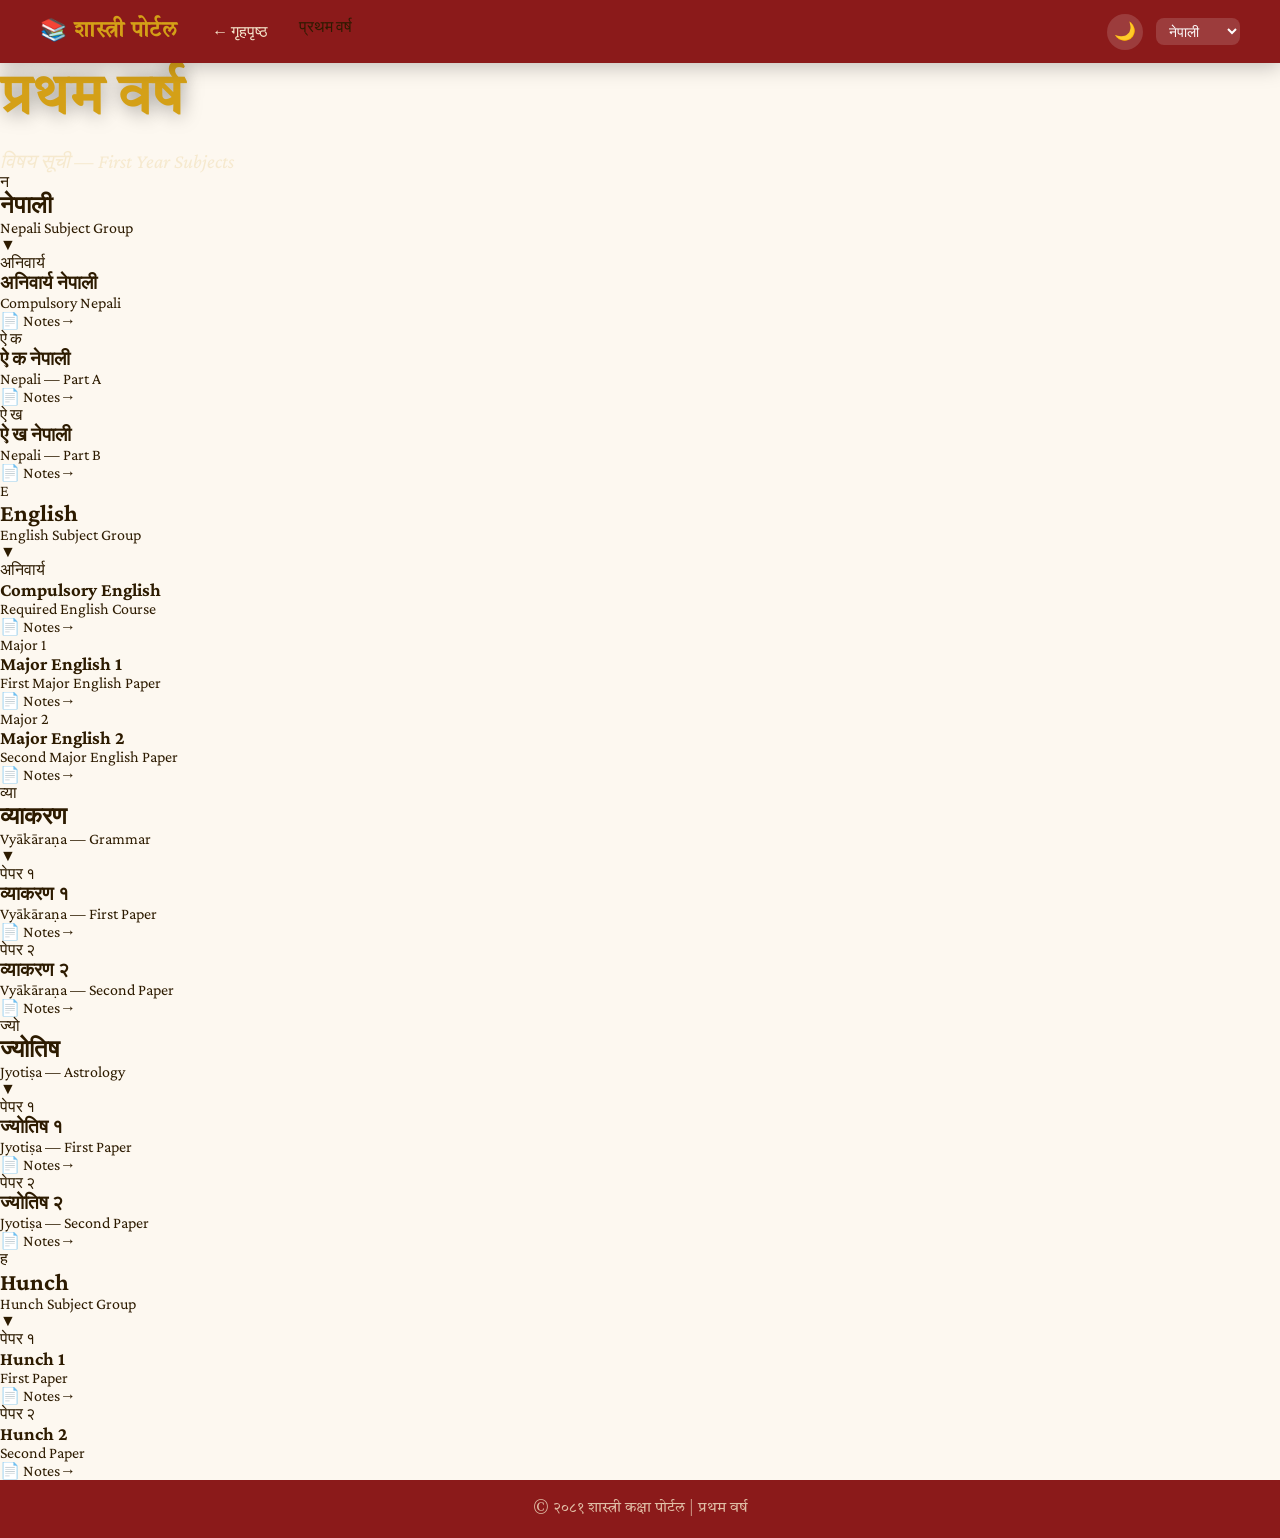
==== year1/subjects.html @ 9ce0bb0e "Create subjects.html" ====
<!DOCTYPE html>
<html lang="ne">
<head>
  <meta charset="UTF-8"/>
  <meta name="viewport" content="width=device-width, initial-scale=1.0"/>
  <title>प्रथम वर्ष – विषयहरू</title>
  <link rel="stylesheet" href="../style.css"/>
  <link rel="stylesheet" href="subjects.css"/>
  <link href="https://fonts.googleapis.com/css2?family=Tiro+Devanagari+Sanskrit&family=Crimson+Pro:wght@400;600;700&display=swap" rel="stylesheet"/>
</head>
<body>

  <nav class="navbar">
    <div class="nav-logo">📚 शास्त्री पोर्टल</div>
    <div class="nav-links">
      <a href="../index.html">← गृहपृष्ठ</a>
      <span class="nav-year-badge">प्रथम वर्ष</span>
    </div>
    <div class="nav-right">
      <button class="theme-toggle" onclick="toggleTheme()">🌙</button>
      <select class="lang-toggle" onchange="toggleLang(this.value)">
        <option value="ne">नेपाली</option>
        <option value="en">English</option>
      </select>
    </div>
  </nav>

  <header class="year-hero year1-hero">
    <h1 class="hero-title">प्रथम वर्ष</h1>
    <p class="hero-sub">विषय सूची — First Year Subjects</p>
  </header>

  <main class="subjects-container">

    <!-- NEPALI -->
    <section class="subject-section">
      <div class="subject-header" onclick="toggleSection('nepali')">
        <div class="subj-icon">न</div>
        <div>
          <h2>नेपाली</h2>
          <p>Nepali Subject Group</p>
        </div>
        <span class="toggle-arrow" id="arrow-nepali">▼</span>
      </div>
      <div class="subject-cards" id="nepali">
        <a href="nepali/index.html" class="subj-card">
          <span class="subj-tag">अनिवार्य</span>
          <h3>अनिवार्य नेपाली</h3>
          <p>Compulsory Nepali</p>
          <div class="subj-footer">
            <span>📄 Notes</span><span>→</span>
          </div>
        </a>
        <a href="nepali/a-nepali.html" class="subj-card">
          <span class="subj-tag">ऐ क</span>
          <h3>ऐ क नेपाली</h3>
          <p>Nepali — Part A</p>
          <div class="subj-footer">
            <span>📄 Notes</span><span>→</span>
          </div>
        </a>
        <a href="nepali/kha-nepali.html" class="subj-card">
          <span class="subj-tag">ऐ ख</span>
          <h3>ऐ ख नेपाली</h3>
          <p>Nepali — Part B</p>
          <div class="subj-footer">
            <span>📄 Notes</span><span>→</span>
          </div>
        </a>
      </div>
    </section>

    <!-- ENGLISH -->
    <section class="subject-section">
      <div class="subject-header" onclick="toggleSection('english')">
        <div class="subj-icon en-icon">E</div>
        <div>
          <h2>English</h2>
          <p>English Subject Group</p>
        </div>
        <span class="toggle-arrow" id="arrow-english">▼</span>
      </div>
      <div class="subject-cards" id="english">
        <a href="english/compulsory.html" class="subj-card">
          <span class="subj-tag">अनिवार्य</span>
          <h3>Compulsory English</h3>
          <p>Required English Course</p>
          <div class="subj-footer">
            <span>📄 Notes</span><span>→</span>
          </div>
        </a>
        <a href="english/major1.html" class="subj-card">
          <span class="subj-tag">Major 1</span>
          <h3>Major English 1</h3>
          <p>First Major English Paper</p>
          <div class="subj-footer">
            <span>📄 Notes</span><span>→</span>
          </div>
        </a>
        <a href="english/major2.html" class="subj-card">
          <span class="subj-tag">Major 2</span>
          <h3>Major English 2</h3>
          <p>Second Major English Paper</p>
          <div class="subj-footer">
            <span>📄 Notes</span><span>→</span>
          </div>
        </a>
      </div>
    </section>

    <!-- VYAKARAN -->
    <section class="subject-section">
      <div class="subject-header" onclick="toggleSection('vyakaran')">
        <div class="subj-icon vy-icon">व्या</div>
        <div>
          <h2>व्याकरण</h2>
          <p>Vyākāraṇa — Grammar</p>
        </div>
        <span class="toggle-arrow" id="arrow-vyakaran">▼</span>
      </div>
      <div class="subject-cards" id="vyakaran">
        <a href="vyakaran/vyakaran1.html" class="subj-card">
          <span class="subj-tag">पेपर १</span>
          <h3>व्याकरण १</h3>
          <p>Vyākāraṇa — First Paper</p>
          <div class="subj-footer">
            <span>📄 Notes</span><span>→</span>
          </div>
        </a>
        <a href="vyakaran/vyakaran2.html" class="subj-card">
          <span class="subj-tag">पेपर २</span>
          <h3>व्याकरण २</h3>
          <p>Vyākāraṇa — Second Paper</p>
          <div class="subj-footer">
            <span>📄 Notes</span><span>→</span>
          </div>
        </a>
      </div>
    </section>

    <!-- JYOTISH -->
    <section class="subject-section">
      <div class="subject-header" onclick="toggleSection('jyotish')">
        <div class="subj-icon jo-icon">ज्यो</div>
        <div>
          <h2>ज्योतिष</h2>
          <p>Jyotiṣa — Astrology</p>
        </div>
        <span class="toggle-arrow" id="arrow-jyotish">▼</span>
      </div>
      <div class="subject-cards" id="jyotish">
        <a href="jyotish/jyotish1.html" class="subj-card">
          <span class="subj-tag">पेपर १</span>
          <h3>ज्योतिष १</h3>
          <p>Jyotiṣa — First Paper</p>
          <div class="subj-footer">
            <span>📄 Notes</span><span>→</span>
          </div>
        </a>
        <a href="jyotish/jyotish2.html" class="subj-card">
          <span class="subj-tag">पेपर २</span>
          <h3>ज्योतिष २</h3>
          <p>Jyotiṣa — Second Paper</p>
          <div class="subj-footer">
            <span>📄 Notes</span><span>→</span>
          </div>
        </a>
      </div>
    </section>

    <!-- HUNCH (Ganit/Math placeholder) -->
    <section class="subject-section">
      <div class="subject-header" onclick="toggleSection('hunch')">
        <div class="subj-icon hu-icon">ह</div>
        <div>
          <h2>Hunch</h2>
          <p>Hunch Subject Group</p>
        </div>
        <span class="toggle-arrow" id="arrow-hunch">▼</span>
      </div>
      <div class="subject-cards" id="hunch">
        <a href="hunch/hunch1.html" class="subj-card">
          <span class="subj-tag">पेपर १</span>
          <h3>Hunch 1</h3>
          <p>First Paper</p>
          <div class="subj-footer">
            <span>📄 Notes</span><span>→</span>
          </div>
        </a>
        <a href="hunch/hunch2.html" class="subj-card">
          <span class="subj-tag">पेपर २</span>
          <h3>Hunch 2</h3>
          <p>Second Paper</p>
          <div class="subj-footer">
            <span>📄 Notes</span><span>→</span>
          </div>
        </a>
      </div>
    </section>

  </main>

  <footer class="footer">
    <p>© २०८१ शास्त्री कक्षा पोर्टल | प्रथम वर्ष</p>
  </footer>

  <script src="../script.js"></script>
  <script>
    function toggleSection(id) {
      const el = document.getElementById(id);
      const arrow = document.getElementById('arrow-' + id);
      const isOpen = el.style.display !== 'none';
      el.style.display = isOpen ? 'none' : 'grid';
      arrow.textContent = isOpen ? '▶' : '▼';
    }
  </script>
</body>
</html>
---- style.css ----
/* ===== ROOT VARIABLES ===== */
:root {
  --bg: #fdf8f0;
  --surface: #fff9f0;
  --card: #ffffff;
  --primary: #8b1a1a;
  --primary-light: #c0392b;
  --accent: #d4a017;
  --accent2: #2c6e49;
  --text: #2d1b00;
  --text-muted: #7a5c3a;
  --border: #e8d5b0;
  --shadow: rgba(139, 26, 26, 0.12);
  --radius: 16px;
  --font-display: 'Tiro Devanagari Sanskrit', serif;
  --font-body: 'Crimson Pro', serif;
}

[data-theme="dark"] {
  --bg: #1a0f0a;
  --surface: #241510;
  --card: #2e1a12;
  --text: #f5e6cc;
  --text-muted: #c4a882;
  --border: #4a2e1a;
  --shadow: rgba(0,0,0,0.4);
}

/* ===== RESET ===== */
*, *::before, *::after { box-sizing: border-box; margin: 0; padding: 0; }
html { scroll-behavior: smooth; }
body {
  font-family: var(--font-body);
  background: var(--bg);
  color: var(--text);
  min-height: 100vh;
  transition: background 0.4s, color 0.4s;
}
a { text-decoration: none; color: inherit; }

/* ===== NAVBAR ===== */
.navbar {
  position: sticky; top: 0; z-index: 100;
  display: flex; align-items: center; gap: 1.5rem;
  padding: 0.85rem 2.5rem;
  background: var(--primary);
  box-shadow: 0 3px 20px rgba(0,0,0,0.25);
  flex-wrap: wrap;
}
.nav-logo {
  font-family: var(--font-display);
  font-size: 1.35rem;
  color: var(--accent);
  font-weight: 700;
  letter-spacing: 0.5px;
  flex-shrink: 0;
}
.nav-links { display: flex; gap: 1.2rem; flex: 1; }
.nav-links a {
  color: #f5e6cc;
  font-size: 1rem;
  padding: 0.3rem 0.7rem;
  border-radius: 6px;
  transition: background 0.2s;
}
.nav-links a:hover, .nav-links a.active {
  background: rgba(255,255,255,0.15);
  color: var(--accent);
}
.nav-right { display: flex; align-items: center; gap: 0.8rem; margin-left: auto; }
.theme-toggle {
  background: rgba(255,255,255,0.15);
  border: none; border-radius: 50%;
  width: 36px; height: 36px;
  font-size: 1.1rem; cursor: pointer;
  transition: transform 0.3s;
}
.theme-toggle:hover { transform: rotate(20deg); }
.search-wrap {
  display: flex; align-items: center;
  background: rgba(255,255,255,0.15);
  border-radius: 20px;
  padding: 0.3rem 0.8rem; gap: 0.4rem;
}
.search-wrap input {
  background: transparent; border: none; outline: none;
  color: #fff; font-size: 0.9rem; width: 150px;
  font-family: var(--font-body);
}
.search-wrap input::placeholder { color: rgba(255,255,255,0.6); }
.search-wrap span { color: rgba(255,255,255,0.7); }
.lang-toggle {
  background: rgba(255,255,255,0.15);
  border: none; color: #fff;
  padding: 0.3rem 0.6rem; border-radius: 8px;
  font-family: var(--font-body); font-size: 0.9rem;
  cursor: pointer;
}

/* ===== HERO ===== */
.hero {
  position: relative;
  background: linear-gradient(135deg, var(--primary) 0%, #5c0e0e 60%, #3a0808 100%);
  padding: 5rem 2rem 4rem;
  text-align: center;
  overflow: hidden;
}
.hero::before {
  content: '';
  position: absolute; inset: 0;
  background: url("data:image/svg+xml,%3Csvg width='60' height='60' viewBox='0 0 60 60' xmlns='http://www.w3.org/2000/svg'%3E%3Cg fill='none' fill-rule='evenodd'%3E%3Cg fill='%23d4a017' fill-opacity='0.07'%3E%3Cpath d='M36 34v-4h-2v4h-4v2h4v4h2v-4h4v-2h-4zm0-30V0h-2v4h-4v2h4v4h2V6h4V4h-4zM6 34v-4H4v4H0v2h4v4h2v-4h4v-2H6zM6 4V0H4v4H0v2h4v4h2V6h4V4H6z'/%3E%3C/g%3E%3C/g%3E%3C/svg%3E");
}
.hero-content { position: relative; z-index: 2; }
.hero-title {
  font-family: var(--font-display);
  font-size: clamp(2rem, 5vw, 3.5rem);
  color: var(--accent);
  text-shadow: 0 2px 20px rgba(0,0,0,0.4);
  margin-bottom: 0.8rem;
  animation: fadeDown 0.8s ease both;
}
.hero-sub {
  font-size: 1.25rem;
  color: rgba(245,230,200,0.85);
  font-style: italic;
  animation: fadeDown 1s 0.2s ease both;
}
.mandala-bg {
  position: absolute; right: -80px; top: -80px;
  width: 350px; height: 350px; opacity: 0.06;
  border-radius: 50%;
  border: 40px solid var(--accent);
  animation: spin 40s linear infinite;
}
@keyframes spin { to { transform: rotate(360deg); } }
@keyframes fadeDown {
  from { opacity:0; transform: translateY(-20px); }
  to   { opacity:1; transform: translateY(0); }
}

/* ===== MAIN ===== */
.main-container { max-width: 1100px; margin: 0 auto; padding: 3rem 1.5rem; }
.section-title {
  font-family: var(--font-display);
  font-size: 1.8rem;
  color: var(--primary);
  margin-bottom: 1.8rem;
  position: relative;
  padding-left: 1rem;
}
[data-theme="dark"] .section-title { color: var(--accent); }
.section-title::before {
  content: '';
  position: absolute; left: 0; top: 8px;
  width: 4px; height: 1.4rem;
  background: var(--accent);
  border-radius: 4px;
}

/* ===== YEAR CARDS ===== */
.year-grid {
  display: grid;
  grid-template-columns: repeat(auto-fit, minmax(230px, 1fr));
  gap: 1.5rem;
  margin-bottom: 3.5rem;
}
.year-card {
  background: var(--card);
  border: 2px solid var(--border);
  border-radius: var(--radius);
  padding: 2rem 1.5rem;
  text-align: center;
  cursor: pointer;
  position: relative;
  overflow: hidden;
  transition: transform 0.3s, box-shadow 0.3s, border-color 0.3s;
  box-shadow: 0 4px 15px var(--shadow);
}
.year-card::after {
  content: '';
  position: absolute; bottom: 0; left: 0; right: 0;
  height: 4px;
  background: linear-gradient(90deg, var(--primary), var(--accent));
  transform: scaleX(0); transform-origin: left;
  transition: transform 0.3s;
}
.year-card:hover { transform: translateY(-6px); box-shadow: 0 12px 35px var(--shadow); border-color: var(--primary); }
.year-card:hover::after { transform: scaleX(1); }
.year-icon {
  font-size: 2.5rem;
  color: var(--primary);
  margin-bottom: 0.8rem;
  font-family: var(--font-display);
  font-weight: 700;
}
[data-theme="dark"] .year-icon { color: var(--accent); }
.year-card h3 {
  font-family: var(--font-display);
  font-size: 1.3rem;
  color: var(--primary);
  margin-bottom: 0.5rem;
}
[data-theme="dark"] .year-card h3 { color: var(--accent); }
.year-card p { color: var(--text-muted); font-size: 0.95rem; margin-bottom: 1rem; }
.arrow {
  display: inline-block;
  background: var(--primary);
  color: white;
  width: 32px; height: 32px;
  border-radius: 50%;
  line-height: 32px;
  font-size: 1.1rem;
  transition: background 0.3s, transform 0.3s;
}
.year-card:hover .arrow { background: var(--accent); transform: translateX(4px); }

/* ===== NOTICE BOARD ===== */
.notice-section { margin-bottom: 3.5rem; }
.notice-board { display: flex; flex-direction: column; gap: 1rem; }
.notice-item {
  background: var(--card);
  border-left: 5px solid var(--accent2);
  border-radius: 0 12px 12px 0;
  padding: 1rem 1.2rem;
  display: flex; align-items: flex-start; gap: 1rem;
  flex-wrap: wrap;
  box-shadow: 0 2px 10px var(--shadow);
  transition: transform 0.2s;
}
.notice-item:hover { transform: translateX(4px); }
.notice-item.new { border-left-color: var(--primary-light); }
.badge {
  background: var(--primary-light);
  color: white; font-size: 0.7rem;
  padding: 0.15rem 0.5rem; border-radius: 20px;
  font-weight: 700; white-space: nowrap; flex-shrink: 0;
}
.notice-item p { flex: 1; font-size: 1rem; color: var(--text); }
.date { color: var(--text-muted); font-size: 0.85rem; white-space: nowrap; }

/* ===== EXAM TABLE ===== */
.exam-section { margin-bottom: 3.5rem; }
.table-wrap { overflow-x: auto; border-radius: var(--radius); box-shadow: 0 4px 15px var(--shadow); }
.exam-table {
  width: 100%; border-collapse: collapse;
  background: var(--card);
  font-size: 0.98rem;
}
.exam-table th {
  background: var(--primary);
  color: var(--accent);
  font-family: var(--font-display);
  padding: 0.85rem 1rem;
  text-align: left;
}
.exam-table td { padding: 0.8rem 1rem; border-bottom: 1px solid var(--border); color: var(--text); }
.exam-table tr:last-child td { border-bottom: none; }
.exam-table tr:hover td { background: rgba(139,26,26,0.05); }

/* ===== PROGRESS ===== */
.progress-section { margin-bottom: 3rem; }
.progress-grid { display: flex; flex-direction: column; gap: 1rem; }
.progress-item { display: flex; align-items: center; gap: 1rem; }
.progress-item span { min-width: 90px; font-size: 1rem; color: var(--text-muted); }
.progress-bar {
  flex: 1; height: 22px;
  background: var(--border);
  border-radius: 20px; overflow: hidden;
}
.progress-fill {
  height: 100%;
  background: linear-gradient(90deg, var(--primary), var(--accent));
  border-radius: 20px;
  display: flex; align-items: center; justify-content: flex-end;
  padding-right: 8px;
  font-size: 0.75rem; color: white; font-weight: 700;
  animation: grow 1.2s cubic-bezier(.4,0,.2,1) both;
}
@keyframes grow { from { width: 0 !important; } }

/* ===== SEARCH OVERLAY ===== */
.search-overlay {
  position: fixed; inset: 0; background: rgba(0,0,0,0.5);
  z-index: 200; display: flex; align-items: flex-start;
  justify-content: center; padding-top: 5rem;
}
.search-results {
  background: var(--card);
  border-radius: var(--radius);
  padding: 1.5rem;
  min-width: 320px; max-width: 500px; width: 90%;
  box-shadow: 0 20px 60px rgba(0,0,0,0.3);
}
.search-result-item {
  padding: 0.7rem 1rem;
  border-bottom: 1px solid var(--border);
  cursor: pointer;
  transition: background 0.2s;
  border-radius: 8px;
}
.search-result-item:hover { background: rgba(139,26,26,0.08); }

/* ===== FOOTER ===== */
.footer {
  background: var(--primary);
  color: rgba(245,230,200,0.8);
  text-align: center;
  padding: 1.2rem;
  font-family: var(--font-display);
  font-size: 0.95rem;
}

/* ===== RESPONSIVE ===== */
@media (max-width: 700px) {
  .navbar { padding: 0.7rem 1rem; gap: 0.7rem; }
  .nav-links { display: none; }
  .search-wrap input { width: 100px; }
  .hero { padding: 3rem 1rem 2.5rem; }
  .main-container { padding: 2rem 1rem; }
}
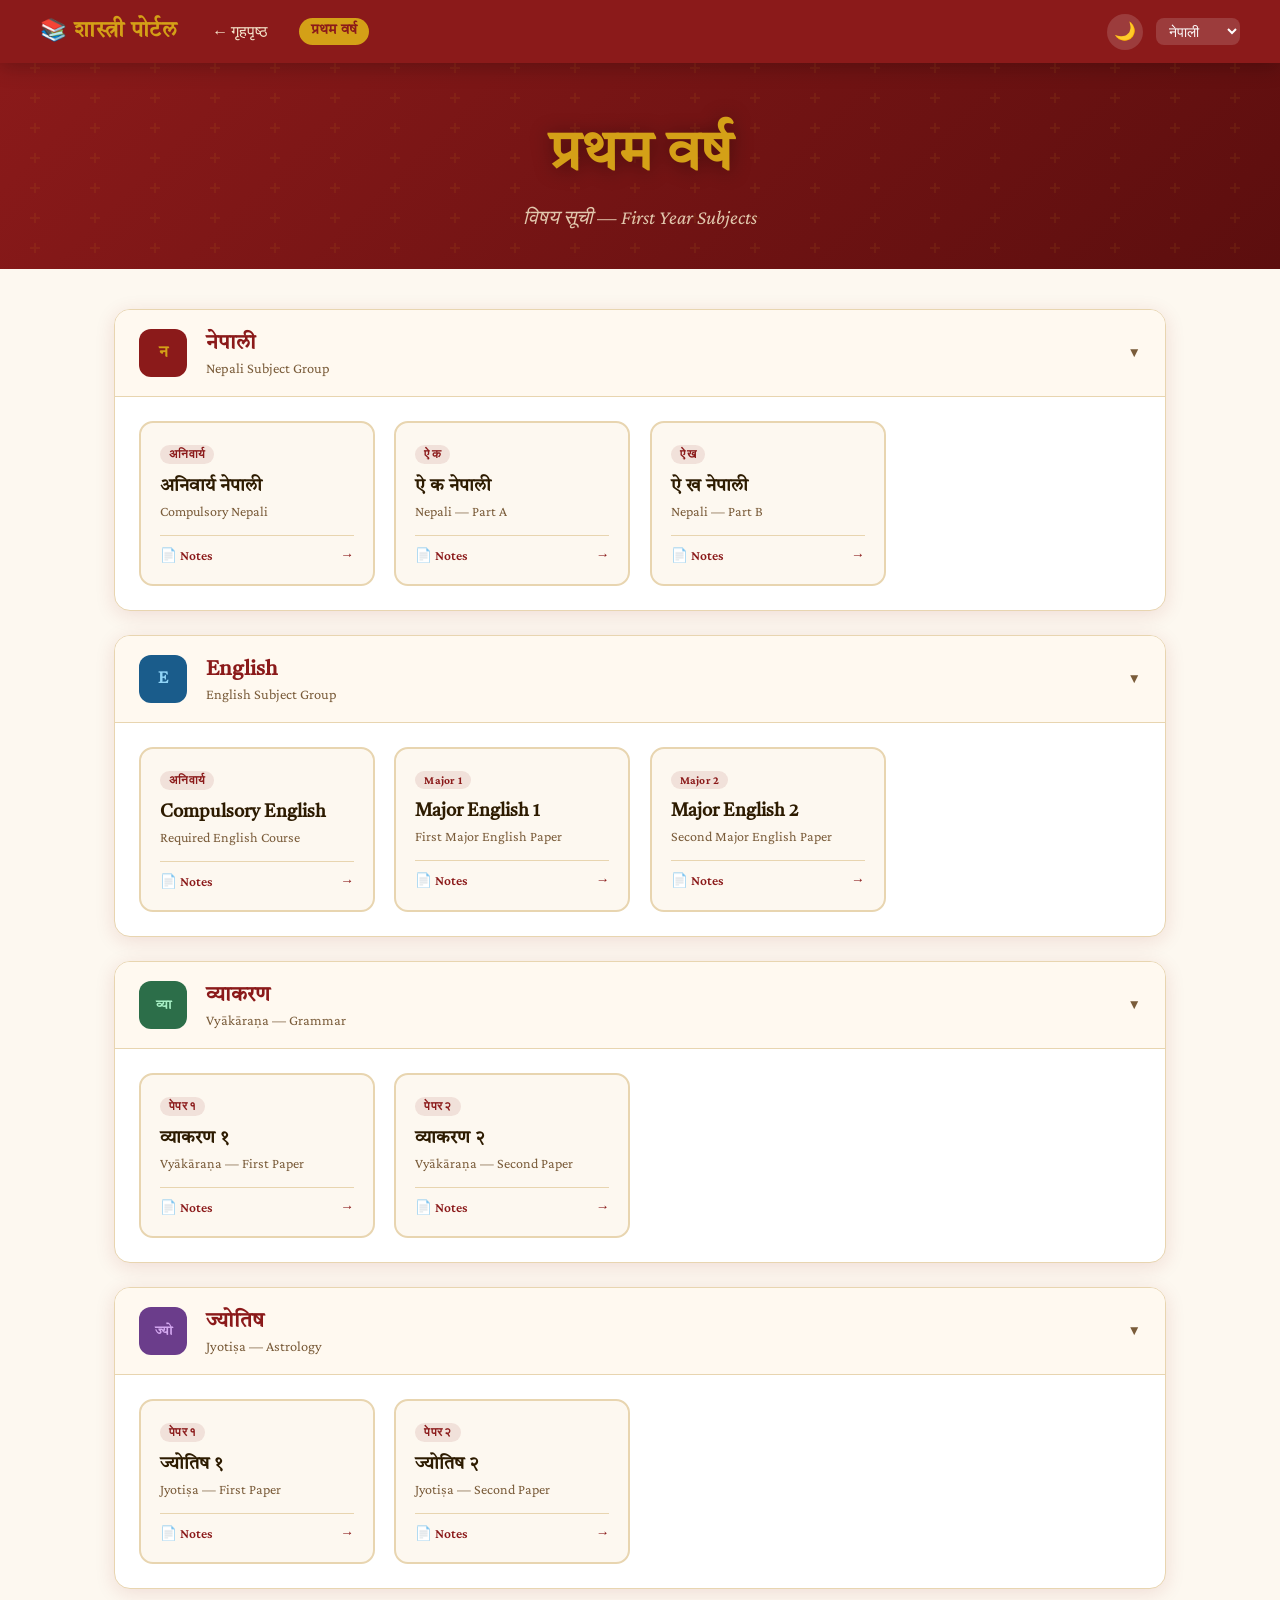
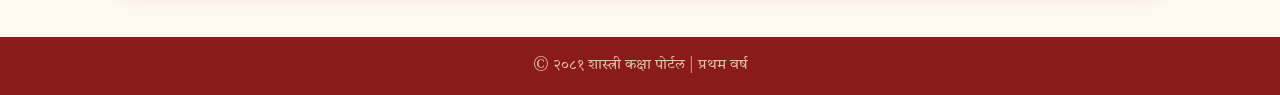
==== commit ca6ffb45: "Update subjects.html" ====
--- a/year1/subjects.html
+++ b/year1/subjects.html
@@ -168,36 +168,6 @@
       </div>
     </section>
 
-    <!-- HUNCH (Ganit/Math placeholder) -->
-    <section class="subject-section">
-      <div class="subject-header" onclick="toggleSection('hunch')">
-        <div class="subj-icon hu-icon">ह</div>
-        <div>
-          <h2>Hunch</h2>
-          <p>Hunch Subject Group</p>
-        </div>
-        <span class="toggle-arrow" id="arrow-hunch">▼</span>
-      </div>
-      <div class="subject-cards" id="hunch">
-        <a href="hunch/hunch1.html" class="subj-card">
-          <span class="subj-tag">पेपर १</span>
-          <h3>Hunch 1</h3>
-          <p>First Paper</p>
-          <div class="subj-footer">
-            <span>📄 Notes</span><span>→</span>
-          </div>
-        </a>
-        <a href="hunch/hunch2.html" class="subj-card">
-          <span class="subj-tag">पेपर २</span>
-          <h3>Hunch 2</h3>
-          <p>Second Paper</p>
-          <div class="subj-footer">
-            <span>📄 Notes</span><span>→</span>
-          </div>
-        </a>
-      </div>
-    </section>
-
   </main>
 
   <footer class="footer">
--- a/year1/subjects.css
+++ b/year1/subjects.css
@@ -0,0 +1,164 @@
+/* ===== YEAR HERO ===== */
+.year-hero {
+  padding: 3.5rem 2rem 2.5rem;
+  text-align: center;
+  background: linear-gradient(135deg, #8b1a1a 0%, #5c0e0e 100%);
+  position: relative;
+  overflow: hidden;
+}
+.year1-hero { background: linear-gradient(135deg, #8b1a1a, #5c0e0e); }
+.year2-hero { background: linear-gradient(135deg, #1a5c8b, #0e3a5c); }
+.year3-hero { background: linear-gradient(135deg, #2c6e49, #1a4a30); }
+.year4-hero { background: linear-gradient(135deg, #6b3d8b, #3d1a5c); }
+
+.year-hero::before {
+  content: '';
+  position: absolute; inset: 0;
+  background: url("data:image/svg+xml,%3Csvg width='60' height='60' viewBox='0 0 60 60' xmlns='http://www.w3.org/2000/svg'%3E%3Cg fill='none'%3E%3Cg fill='%23d4a017' fill-opacity='0.08'%3E%3Cpath d='M36 34v-4h-2v4h-4v2h4v4h2v-4h4v-2h-4zm0-30V0h-2v4h-4v2h4v4h2V6h4V4h-4z'/%3E%3C/g%3E%3C/g%3E%3C/svg%3E");
+}
+
+/* NAV YEAR BADGE */
+.nav-year-badge {
+  background: var(--accent);
+  color: var(--primary);
+  font-size: 0.85rem;
+  font-weight: 700;
+  padding: 0.25rem 0.75rem;
+  border-radius: 20px;
+  font-family: var(--font-display);
+}
+
+/* ===== SUBJECTS CONTAINER ===== */
+.subjects-container {
+  max-width: 1100px;
+  margin: 0 auto;
+  padding: 2.5rem 1.5rem 3rem;
+  display: flex;
+  flex-direction: column;
+  gap: 1.5rem;
+}
+
+/* ===== SUBJECT SECTION ===== */
+.subject-section {
+  background: var(--card);
+  border-radius: var(--radius);
+  overflow: hidden;
+  box-shadow: 0 4px 20px var(--shadow);
+  border: 1px solid var(--border);
+}
+
+.subject-header {
+  display: flex;
+  align-items: center;
+  gap: 1.2rem;
+  padding: 1.2rem 1.5rem;
+  cursor: pointer;
+  background: var(--surface);
+  border-bottom: 1px solid var(--border);
+  transition: background 0.2s;
+  user-select: none;
+}
+.subject-header:hover { background: rgba(139,26,26,0.06); }
+
+.subj-icon {
+  width: 48px; height: 48px;
+  border-radius: 12px;
+  background: var(--primary);
+  color: var(--accent);
+  font-family: var(--font-display);
+  font-size: 1rem;
+  font-weight: 700;
+  display: flex; align-items: center; justify-content: center;
+  flex-shrink: 0;
+}
+.en-icon { background: #1a5c8b; color: #90d4f7; }
+.vy-icon { background: #2c6e49; color: #a8f0c6; font-size: 0.8rem; }
+.jo-icon { background: #6b3d8b; color: #d4a8f0; font-size: 0.8rem; }
+.hu-icon { background: #8b5a1a; color: #f0d4a8; }
+
+.subject-header h2 {
+  font-family: var(--font-display);
+  font-size: 1.3rem;
+  color: var(--primary);
+  margin-bottom: 0.1rem;
+}
+[data-theme="dark"] .subject-header h2 { color: var(--accent); }
+.subject-header p { color: var(--text-muted); font-size: 0.9rem; }
+.toggle-arrow {
+  margin-left: auto;
+  color: var(--text-muted);
+  font-size: 0.85rem;
+  transition: transform 0.3s;
+}
+
+/* ===== SUBJECT CARDS GRID ===== */
+.subject-cards {
+  display: grid;
+  grid-template-columns: repeat(auto-fill, minmax(220px, 1fr));
+  gap: 1.2rem;
+  padding: 1.5rem;
+}
+
+.subj-card {
+  background: var(--bg);
+  border: 2px solid var(--border);
+  border-radius: 14px;
+  padding: 1.3rem 1.2rem;
+  cursor: pointer;
+  transition: transform 0.25s, box-shadow 0.25s, border-color 0.25s;
+  position: relative;
+  overflow: hidden;
+}
+.subj-card::before {
+  content: '';
+  position: absolute; top: 0; left: 0; right: 0;
+  height: 3px;
+  background: linear-gradient(90deg, var(--primary), var(--accent));
+  transform: scaleX(0);
+  transition: transform 0.3s;
+}
+.subj-card:hover { transform: translateY(-4px); box-shadow: 0 10px 30px var(--shadow); border-color: var(--primary); }
+.subj-card:hover::before { transform: scaleX(1); }
+
+.subj-tag {
+  display: inline-block;
+  background: rgba(139,26,26,0.1);
+  color: var(--primary);
+  font-size: 0.72rem;
+  font-weight: 700;
+  padding: 0.18rem 0.55rem;
+  border-radius: 20px;
+  margin-bottom: 0.7rem;
+  letter-spacing: 0.3px;
+}
+[data-theme="dark"] .subj-tag { background: rgba(212,160,23,0.15); color: var(--accent); }
+
+.subj-card h3 {
+  font-family: var(--font-display);
+  font-size: 1.1rem;
+  color: var(--text);
+  margin-bottom: 0.3rem;
+}
+.subj-card p {
+  color: var(--text-muted);
+  font-size: 0.88rem;
+  margin-bottom: 1rem;
+}
+.subj-footer {
+  display: flex;
+  justify-content: space-between;
+  align-items: center;
+  font-size: 0.85rem;
+  color: var(--primary);
+  font-weight: 600;
+  border-top: 1px solid var(--border);
+  padding-top: 0.7rem;
+  margin-top: auto;
+}
+[data-theme="dark"] .subj-footer { color: var(--accent); }
+
+/* ===== RESPONSIVE ===== */
+@media (max-width: 600px) {
+  .subject-cards { grid-template-columns: 1fr 1fr; gap: 0.8rem; padding: 1rem; }
+  .subjects-container { padding: 1.5rem 1rem; }
+}
